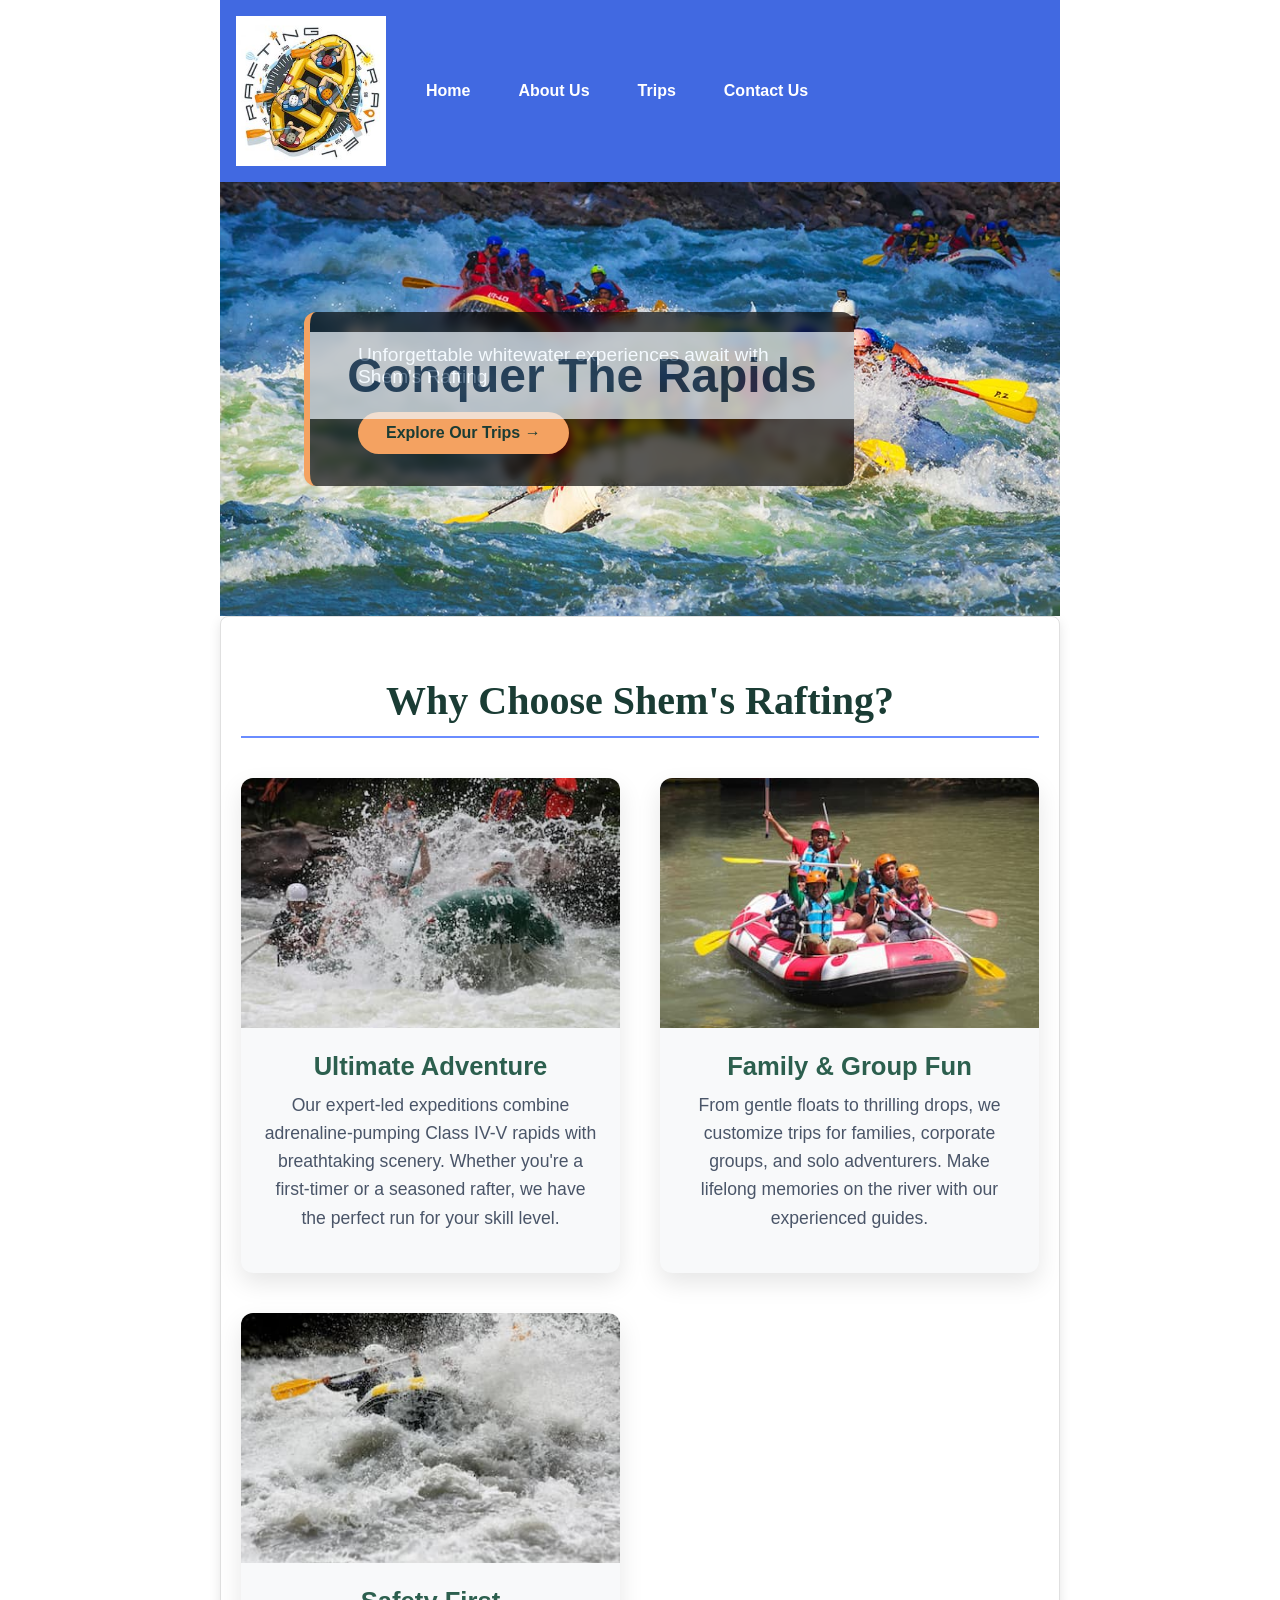
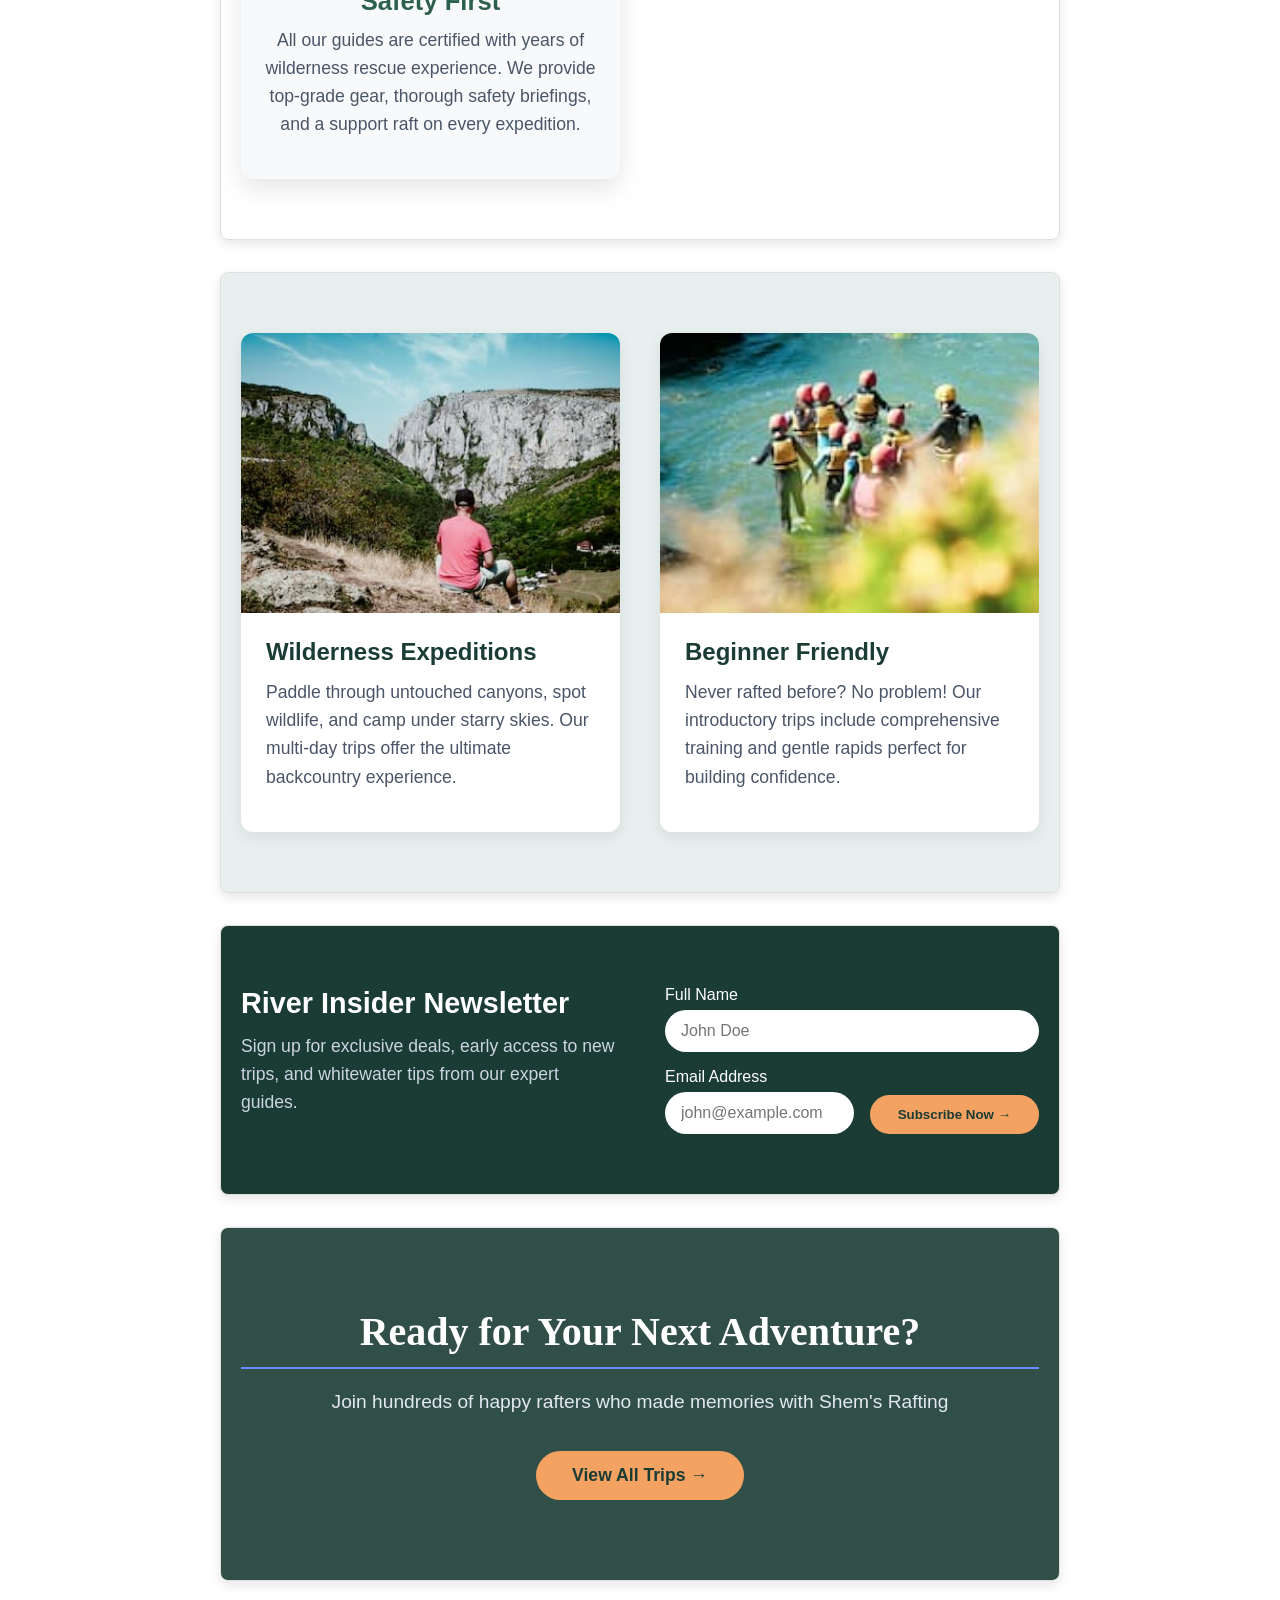
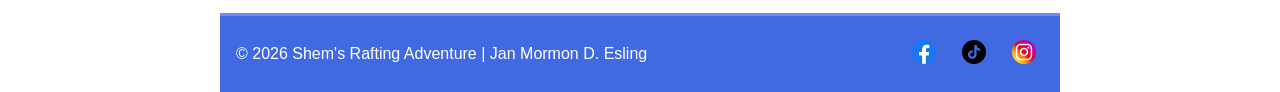
==== wwr/index.html @ ead48185 "commit" ====
<!DOCTYPE html>
<html lang="en">

<head>
    <meta charset="UTF-8">
    <meta name="viewport" content="width=device-width, initial-scale=1.0">
    <title>Home | Shem's Rafting Adventure</title>
    <meta name="description"
      content="Experience the best white water rafting adventures with Shem's Rafting. Book your trip, sign up for newsletters, and explore our thrilling river expeditions.">
    <meta name="author" content="Jan Mormon D. Esling">
    <link rel="stylesheet" href="styles/rafting.css">
</head>

<body>
    <header class="grid-header">
        <img src="images/z-raftingcompas.jpg" alt="Rafting site logo">
        <nav>
            <ul>
                <li><a href="index.html">Home</a></li>
                <li><a href="about.html">About Us</a></li>
                <li><a href="trips.html">Trips</a></li>
                <li><a href="contact.html">Contact Us</a></li>
            </ul>
        </nav>
    </header>

    <main>
        <div class="hero home-hero">
            <img src="images/rafting12_1024.jpg" alt="White water rafting adventure">
            <div class="hero-heading absolute-heading">
                <h1>Conquer The Rapids</h1>
                <p>Unforgettable whitewater experiences await with Shem's Rafting</p>
                <a href="trips.html" class="cta-button">Explore Our Trips →</a>
            </div>
        </div>

        <section class="purpose-section">
            <h2>Why Choose Shem's Rafting?</h2>
            <div class="purpose-grid">
                <div class="purpose-card">
                    <img src="images/rafting1.jpg" alt="Intense class V rapids adventure">
                    <h3>Ultimate Adventure</h3>
                    <p>Our expert-led expeditions combine adrenaline-pumping Class IV-V rapids with
                        breathtaking scenery. Whether you're a first-timer or a seasoned rafter, we
                        have the perfect run for your skill level.</p>
                </div>
                <div class="purpose-card">
                    <img src="images/rafting2.jpg" alt="Family friendly scenic section">
                    <h3>Family & Group Fun</h3>
                    <p>From gentle floats to thrilling drops, we customize trips for families,
                        corporate groups, and solo adventurers. Make lifelong memories on the river
                        with our experienced guides.</p>
                </div>
                <div class="purpose-card">
                    <img src="images/rafting3.jpg" alt="Exciting rapids with splashing">
                    <h3>Safety First</h3>
                    <p>All our guides are certified with years of wilderness rescue experience. We
                        provide top-grade gear, thorough safety briefings, and a support raft on
                        every expedition.</p>
                </div>
            </div>
        </section>

        <section class="features-section">
            <div class="features-grid">
                <div class="feature-item">
                    <img src="images/rafting4.jpg" alt="Wilderness journey expedition">
                    <div class="feature-text">
                        <h3>Wilderness Expeditions</h3>
                        <p>Paddle through untouched canyons, spot wildlife, and camp under starry
                            skies. Our multi-day trips offer the ultimate backcountry experience.
                        </p>
                    </div>
                </div>
                <div class="feature-item">
                    <img src="images/rafting5.jpg" alt="Perfect for beginners and kids">
                    <div class="feature-text">
                        <h3>Beginner Friendly</h3>
                        <p>Never rafted before? No problem! Our introductory trips include
                            comprehensive training and gentle rapids perfect for building
                            confidence.</p>
                    </div>
                </div>
            </div>
        </section>

        <section class="newsletter-section">
            <div class="newsletter-container">
                <div class="newsletter-text">
                    <h3>River Insider Newsletter</h3>
                    <p>Sign up for exclusive deals, early access to new trips, and whitewater tips
                        from our expert guides.</p>
                </div>
                <form class="newsletter-form" action="#" method="post">
                    <div class="form-group">
                        <label for="name">Full Name</label>
                        <input type="text" id="name" name="name" placeholder="John Doe" required>
                    </div>
                    <div class="form-group">
                        <label for="email">Email Address</label>
                        <input type="email" id="email" name="email" placeholder="john@example.com"
                          required>
                    </div>
                    <button type="submit" class="subscribe-btn">Subscribe Now →</button>
                </form>
            </div>
        </section>


        <section class="home-cta">
            <div class="cta-content">
                <h2>Ready for Your Next Adventure?</h2>
                <p>Join hundreds of happy rafters who made memories with Shem's Rafting</p>
                <a href="trips.html" class="cta-button-large">View All Trips →</a>
            </div>
        </section>
    </main>

    <footer>
        <p>&copy; 2026 Shem's Rafting Adventure | Jan Mormon D. Esling</p>
        <nav class="socialmedia">
            <a href="https://facebook.com">
                <img src="images/facebook.svg" alt="Facebook Icon">
            </a>
            <a href="https://tiktok.com">
                <img src="images/tictok-bw.svg" alt="TikTok Icon">
            </a>
            <a href="https://instagram.com">
                <img src="images/instagram.svg" alt="Instagram Icon">
            </a>
        </nav>
    </footer>
</body>

</html>
---- wwr/styles/rafting.css ----
:root {
    --primary-color: #4169E1;
    --secondary-color: #6A8CFF;
    --accent1-color: #F0F8FF;
    --accent2-color: #FFFFFF;
    --heading-font: 'Times New Roman', Georgia, serif;
    --body-font: Arial, Helvetica, sans-serif;
}

* {
    margin: 0;
    padding: 0;
    box-sizing: border-box;
}

body {
    font-family: var(--body-font);
    color: #1a3e60;
}

/* Layout containers */
header,
main,
footer {
    width: 840px;
    margin: 0 auto;
}

header {
    background-color: var(--primary-color);
    color: var(--accent2-color);
    padding: 1rem;
    display: grid;
    grid-template-columns: auto 1fr;
    align-items: center;
    gap: 2rem;
}

header img {
    max-width: 150px;
}

/* Navigation */
nav ul {
    display: flex;
    list-style: none;
    gap: 2rem;
    margin: 0;
    padding: 0;
}

nav a {
    color: var(--accent2-color);
    text-decoration: none;
    font-weight: bold;
    padding: 0.5rem;
    transition: all 0.3s ease;
}

nav a:hover {
    background-color: var(--secondary-color);
    color: var(--primary-color);
    border-radius: 4px;
}

/* Typography */
h1,
h2 {
    font-family: var(--heading-font);
    color: var(--primary-color);
}

p {
    margin-bottom: 1rem;
}

/* Social Media */
.socialmedia {
    display: flex;
    gap: 10px;
    align-items: center;
}

.socialmedia a {
    text-decoration: none;
}

.socialmedia img {
    width: 24px;
    height: 24px;
}

/* Hero Section */
.hero {
    position: relative;
}

.hero img {
    display: block;
    width: 100%;
    height: auto;
}

.hero h1 {
    position: absolute;
    top: 20px;
    left: 0;
    width: 100%;
    padding: 16px;
    text-align: center;
    opacity: 0.7;
    background-color: var(--accent1-color);
    color: #1a3e60;
    font-size: 2rem;
}

.hero article {
    position: absolute;
    bottom: 40px;
    left: 40px;
    right: 40px;
    background-color: rgba(255, 255, 255, 0.9);
    padding: 25px;
    border-radius: 10px;
    box-shadow: 0 4px 15px rgba(0, 0, 0, 0.2);
    border-left: 5px solid var(--secondary-color);
}

.hero article img {
    float: right;
    width: 125px;
    margin-left: 20px;
    margin-bottom: 10px;
    border: 3px solid var(--primary-color);
    border-radius: 8px;
}

.hero article p {
    margin: 0;
    color: #1a3e60;
    line-height: 1.6;
}

/* Card styles - one rule for all card-like sections */
section,
.history-section,
.adventure-section,
.company-info,
.contact-form,
.employee-profiles {
    background-color: white;
    border: 1px solid #e0e0e0;
    border-radius: 8px;
    padding: 2rem;
    margin: 2rem 0;
    box-shadow: 0 4px 12px rgba(0, 0, 0, 0.1);
}

/* Heading styles - one rule for all h2 inside cards */
section h2,
.history-section h2,
.adventure-section h2,
.company-info h2,
.contact-form h2,
.employee-profiles h2 {
    color: var(--primary-color);
    margin-top: 0;
    margin-bottom: 1.5rem;
    font-size: 2rem;
    border-bottom: 2px solid var(--secondary-color);
    padding-bottom: 0.75rem;
    font-family: var(--heading-font);
}

/* Paragraph styles inside cards */
section p,
.history-content p {
    color: #333;
    line-height: 1.8;
    font-size: 1.1rem;
}

.history-content {
    display: flex;
    flex-direction: column;
    gap: 1rem;
}

.history-content p {
    margin: 0;
}

/* Adventure Grid */
.adventure-grid {
    display: grid;
    grid-template-columns: repeat(5, 1fr);
    gap: 1.5rem;
    margin-top: 1rem;
}

.adventure-grid figure {
    margin: 0;
    text-align: center;
}

.adventure-grid img {
    width: 100%;
    height: 180px;
    object-fit: cover;
    border-radius: 8px;
    transition: transform 0.3s ease;
}

.adventure-grid img:hover {
    transform: scale(1.05);
}

.adventure-grid figcaption {
    margin-top: 0.75rem;
    font-weight: bold;
    color: var(--primary-color);
    font-size: 0.9rem;
}

/* Contact Page Layout */
.contact-container {
    display: grid;
    grid-template-columns: 1fr 1fr;
    gap: 2rem;
    margin: 2rem 0;
}

.contact-h1 {
    position: absolute;
    width: 1px;
    height: 1px;
    padding: 0;
    margin: -1px;
    overflow: hidden;
    clip: rect(0, 0, 0, 0);
    border: 0;
}

/* Company Details */
.company-details h3 {
    color: var(--primary-color);
    font-family: var(--heading-font);
    margin-bottom: 1rem;
    font-size: 1.3rem;
}

.company-details address {
    font-style: normal;
    line-height: 1.8;
    margin-bottom: 1.5rem;
    color: #333;
}

.company-details address a {
    color: var(--primary-color);
    text-decoration: none;
}

.company-details address a:hover {
    text-decoration: underline;
}

/* Google Map */
.map-container {
    margin-top: 1.5rem;
    border-radius: 8px;
    overflow: hidden;
    box-shadow: 0 2px 8px rgba(0, 0, 0, 0.1);
}

.map-container iframe {
    width: 100%;
    height: 300px;
    display: block;
    border: 0;
}

/* Form Styles - Consolidated */
.contact-form form {
    display: flex;
    flex-direction: column;
    gap: 1.25rem;
}

.contact-form label {
    font-weight: bold;
    color: var(--primary-color);
    margin-bottom: 0.25rem;
}

.contact-form input[type="text"],
.contact-form input[type="email"],
.contact-form textarea {
    width: 100%;
    padding: 0.75rem;
    border: 1px solid #ccc;
    border-radius: 6px;
    font-family: var(--body-font);
    font-size: 1rem;
}

.contact-form input[type="text"]:focus,
.contact-form input[type="email"]:focus,
.contact-form textarea:focus {
    outline: none;
    border-color: var(--primary-color);
    box-shadow: 0 0 0 3px rgba(65, 105, 225, 0.2);
}

/* Form field groups */
.purpose-group {
    border: 1px solid #e0e0e0;
    border-radius: 8px;
    padding: 1rem;
    margin: 0.5rem 0;
}

.purpose-group legend {
    padding: 0 0.5rem;
    font-weight: bold;
    color: var(--primary-color);
    font-family: var(--heading-font);
}

/* Radio and Checkbox */
.radio-label,
.checkbox-label {
    display: inline-flex;
    align-items: center;
    gap: 0.5rem;
    font-weight: normal;
    cursor: pointer;
}

.radio-label {
    margin-right: 1.5rem;
}

.checkbox-label {
    margin: 0.5rem 0;
}

.radio-label input[type="radio"],
.checkbox-label input[type="checkbox"] {
    width: auto;
    cursor: pointer;
}

/* Submit Button */
.submit-btn {
    background-color: var(--primary-color);
    color: white;
    border: none;
    padding: 0.9rem 1.5rem;
    font-size: 1.1rem;
    font-weight: bold;
    border-radius: 50px;
    cursor: pointer;
    text-transform: uppercase;
    letter-spacing: 1px;
    transition: all 0.3s ease;
}

.submit-btn:hover {
    background-color: var(--secondary-color);
    transform: translateY(-2px);
}

/* Employee Profiles Grid */
.profiles-grid {
    display: grid;
    grid-template-columns: repeat(3, 1fr);
    gap: 2rem;
    margin-top: 1rem;
}

.profiles-grid figure {
    margin: 0;
    text-align: center;
    background-color: var(--accent1-color);
    border-radius: 12px;
    padding: 1rem;
    transition: transform 0.3s ease, box-shadow 0.3s ease;
}

.profiles-grid figure:hover {
    transform: translateY(-5px);
    box-shadow: 0 8px 20px rgba(0, 0, 0, 0.15);
}

.profiles-grid img {
    width: 100%;
    height: 250px;
    object-fit: cover;
    border-radius: 12px;
    background-color: #f0f0f0;
}

.profiles-grid figcaption {
    margin-top: 1rem;
    font-size: 1rem;
    color: #333;
    line-height: 1.4;
}

.profiles-grid figcaption strong {
    color: var(--primary-color);
    font-size: 1.1rem;
}

/* Footer */
footer {
    display: flex;
    justify-content: space-between;
    align-items: center;
    padding: 1rem;
    background-color: var(--primary-color);
    color: var(--accent2-color);
    margin-top: 2rem;
    border-top: 3px solid var(--secondary-color);
}

footer p {
    margin: 0;
    color: var(--accent2-color);
}

/* RESPONSIVE DESIGN */

/* Tablet and smaller */
@media (max-width: 880px) {

    header,
    main,
    footer {
        width: 95%;
    }
}

/* Mobile landscape and tablet */
@media (max-width: 768px) {
    header {
        grid-template-columns: 1fr;
        text-align: center;
        gap: 1rem;
    }

    nav ul {
        justify-content: center;
        flex-wrap: wrap;
    }

    .contact-container,
    .adventure-grid,
    .profiles-grid {
        grid-template-columns: 1fr;
    }

    .adventure-grid {
        gap: 2rem;
    }

    .profiles-grid {
        gap: 1.5rem;
    }

    .adventure-grid img,
    .profiles-grid img {
        height: auto;
        max-height: 250px;
    }

    /* Hero article */
    .hero article {
        position: relative;
        bottom: auto;
        left: auto;
        right: auto;
        margin-top: 1rem;
    }

    /* Map height adjustment */
    .map-container iframe {
        height: 250px;
    }

    /* Radio buttons stack */
    .radio-label {
        display: flex;
        margin-bottom: 0.5rem;
        margin-right: 0;
    }

    /* Footer stacks */
    footer {
        flex-direction: column;
        gap: 1rem;
        text-align: center;
    }
}

/* Mobile portrait */
@media (max-width: 480px) {

    .company-info,
    .contact-form,
    .employee-profiles,
    .history-section,
    .adventure-section,
    section {
        padding: 1.25rem;
    }

    .company-info h2,
    .contact-form h2,
    .employee-profiles h2,
    .history-section h2,
    .adventure-section h2,
    section h2 {
        font-size: 1.5rem;
    }

    .submit-btn {
        width: 100%;
        padding: 0.75rem;
    }
}

/* ========== HOME PAGE SPECIFIC STYLES ========== */

/* Hero with absolute positioned heading */
.home-hero {
    position: relative;
}

.absolute-heading {
    position: absolute;
    top: 50%;
    left: 10%;
    transform: translateY(-50%);
    background: rgba(0, 0, 0, 0.65);
    backdrop-filter: blur(5px);
    padding: 2rem 3rem;
    border-radius: 12px;
    border-left: 6px solid #f4a261;
    max-width: 550px;
    color: white;
    z-index: 10;
}

.absolute-heading h1 {
    font-size: 3rem;
    margin-bottom: 1rem;
    font-family: 'Montserrat', sans-serif;
}

.absolute-heading p {
    font-size: 1.2rem;
    margin-bottom: 1.5rem;
}

.cta-button {
    display: inline-block;
    background: #f4a261;
    color: #1a3c34;
    padding: 12px 28px;
    border-radius: 40px;
    text-decoration: none;
    font-weight: 700;
    transition: all 0.3s ease;
}

.cta-button:hover {
    background: #e76f51;
    transform: translateY(-3px);
}

/* Purpose Section with CSS Grid */
.purpose-section {
    padding: 60px 20px;
    max-width: 1200px;
    margin: 0 auto;
    text-align: center;
}

.purpose-section h2 {
    font-size: 2.5rem;
    color: #1a3c34;
    margin-bottom: 40px;
}

.purpose-grid {
    display: grid;
    grid-template-columns: repeat(auto-fit, minmax(300px, 1fr));
    gap: 40px;
    margin-top: 20px;
}

.purpose-card {
    background: #f8f9fa;
    border-radius: 12px;
    overflow: hidden;
    box-shadow: 0 10px 25px rgba(0, 0, 0, 0.1);
    transition: transform 0.3s ease;
}

.purpose-card:hover {
    transform: translateY(-8px);
}

.purpose-card img {
    width: 100%;
    height: 250px;
    object-fit: cover;
}

.purpose-card h3 {
    font-size: 1.6rem;
    margin: 20px 20px 10px;
    color: #2c5f4e;
}

.purpose-card p {
    padding: 0 20px 25px;
    line-height: 1.6;
    color: #4a5568;
}

/* Features Section - Two Column Grid */
.features-section {
    background: #e8f0ef;
    padding: 60px 20px;
}

.features-grid {
    max-width: 1200px;
    margin: 0 auto;
    display: grid;
    grid-template-columns: repeat(2, 1fr);
    gap: 40px;
}

.feature-item {
    background: white;
    border-radius: 12px;
    overflow: hidden;
    box-shadow: 0 5px 15px rgba(0, 0, 0, 0.08);
    display: flex;
    flex-direction: column;
}

.feature-item img {
    width: 100%;
    height: 280px;
    object-fit: cover;
}

.feature-text {
    padding: 25px;
}

.feature-text h3 {
    font-size: 1.5rem;
    margin-bottom: 12px;
    color: #1a3c34;
}

.feature-text p {
    line-height: 1.6;
    color: #4a5568;
}

/* Newsletter Section */
.newsletter-section {
    background: #1a3c34;
    padding: 60px 20px;
}

.newsletter-container {
    max-width: 1000px;
    margin: 0 auto;
    display: grid;
    grid-template-columns: 1fr 1fr;
    gap: 50px;
    align-items: center;
}

.newsletter-text h3 {
    color: white;
    font-size: 1.8rem;
    margin-bottom: 12px;
}

.newsletter-text p {
    color: #cbd5e0;
    line-height: 1.6;
}

.newsletter-form {
    display: flex;
    flex-wrap: wrap;
    gap: 16px;
}

.form-group {
    flex: 1;
    min-width: 180px;
}

.form-group label {
    display: block;
    color: white;
    margin-bottom: 6px;
    font-weight: 500;
}

.form-group input {
    width: 100%;
    padding: 12px 16px;
    border: none;
    border-radius: 30px;
    font-size: 1rem;
    font-family: inherit;
}

.subscribe-btn {
    background: #f4a261;
    color: #1a3c34;
    padding: 12px 28px;
    border: none;
    border-radius: 40px;
    font-weight: 700;
    cursor: pointer;
    transition: all 0.3s ease;
    align-self: flex-end;
}

.subscribe-btn:hover {
    background: #e76f51;
    transform: translateY(-2px);
}

/* Home CTA Section */
.home-cta {
    background: linear-gradient(rgba(26, 60, 52, 0.9), rgba(26, 60, 52, 0.9)), url('images/rafting12_1024.jpg');
    background-size: cover;
    background-position: center;
    padding: 80px 20px;
    text-align: center;
}

.cta-content h2 {
    font-size: 2.5rem;
    color: white;
    margin-bottom: 16px;
}

.cta-content p {
    font-size: 1.2rem;
    color: #e2e8f0;
    margin-bottom: 32px;
}

.cta-button-large {
    display: inline-block;
    background: #f4a261;
    color: #1a3c34;
    padding: 14px 36px;
    border-radius: 50px;
    text-decoration: none;
    font-weight: 700;
    font-size: 1.1rem;
    transition: all 0.3s ease;
}

.cta-button-large:hover {
    background: white;
    transform: scale(1.05);
}

/* Responsive Design */
@media (max-width: 768px) {
    .absolute-heading {
        left: 5%;
        right: 5%;
        padding: 1.5rem;
    }

    .absolute-heading h1 {
        font-size: 2rem;
    }

    .features-grid {
        grid-template-columns: 1fr;
    }

    .newsletter-container {
        grid-template-columns: 1fr;
        text-align: center;
    }

    .newsletter-form {
        justify-content: center;
    }

    .form-group {
        width: 100%;
    }

    .subscribe-btn {
        width: 100%;
    }

    .purpose-grid {
        grid-template-columns: 1fr;
    }
}
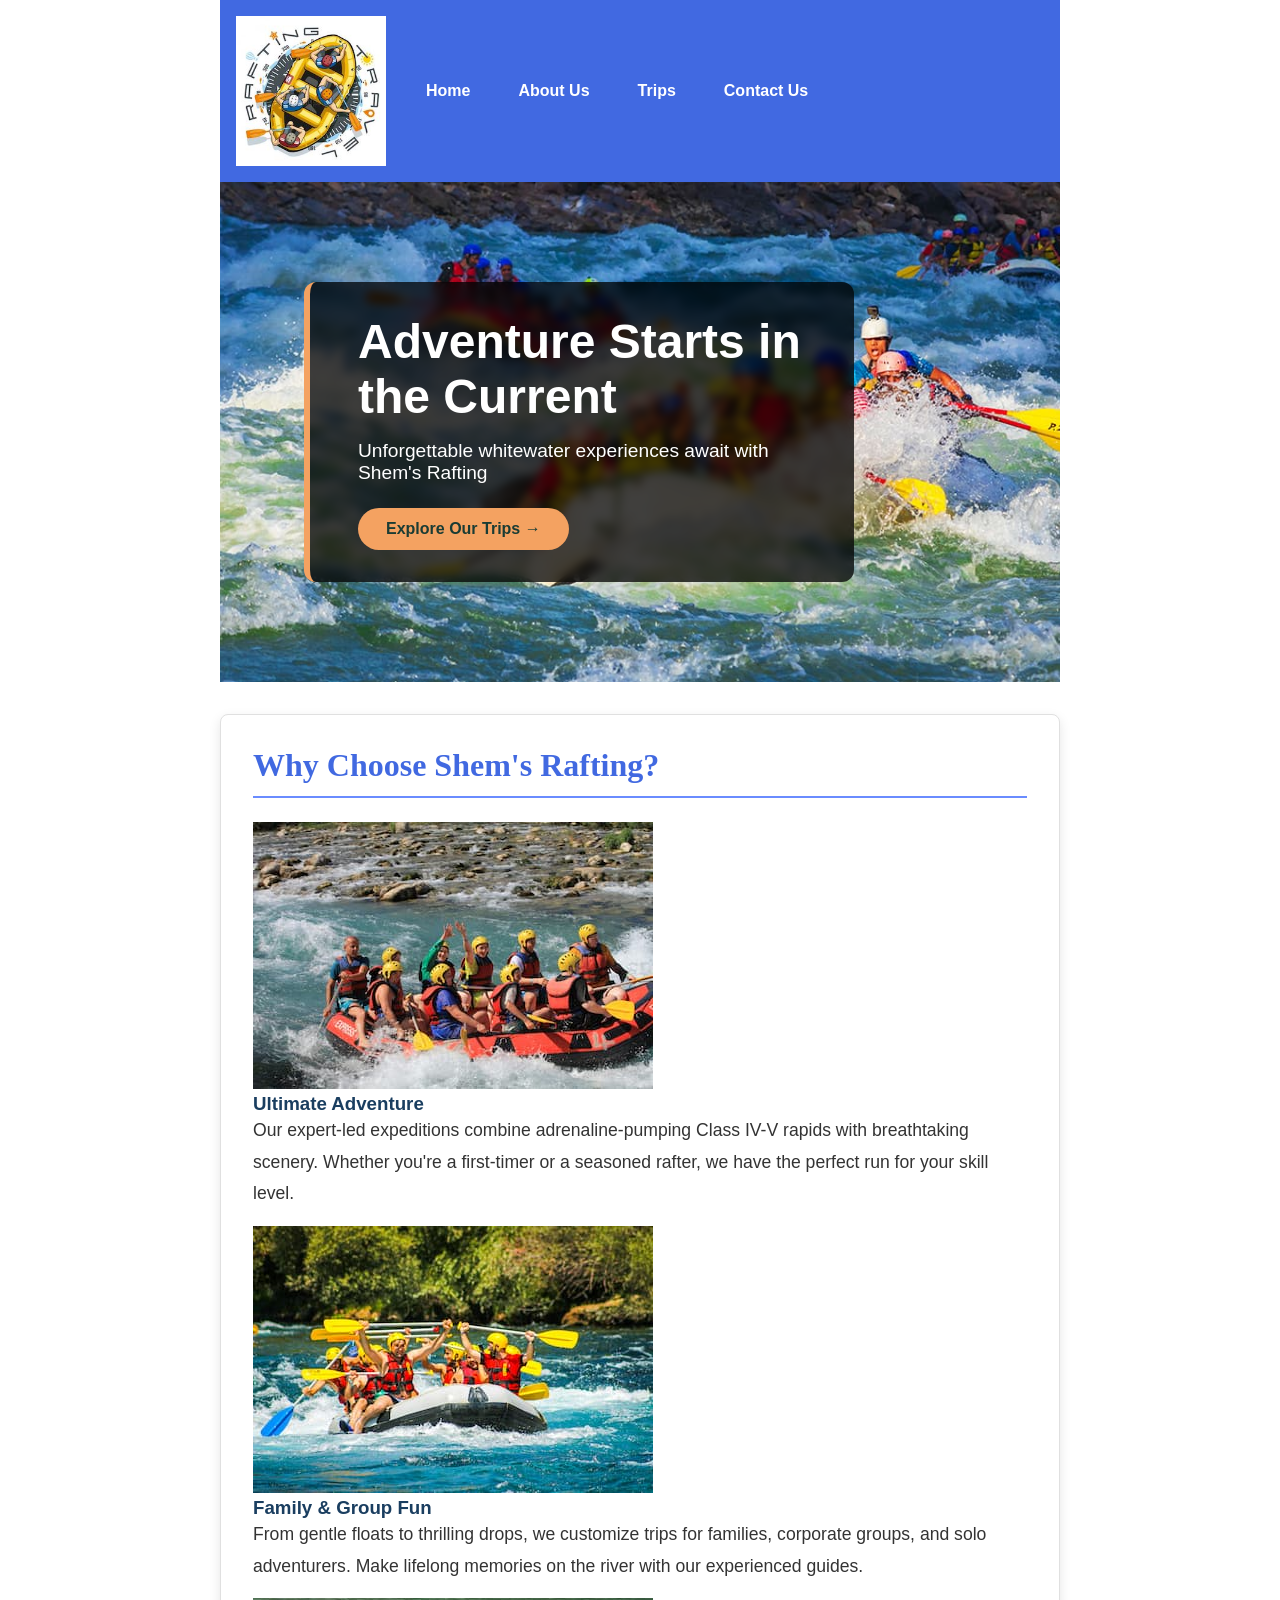
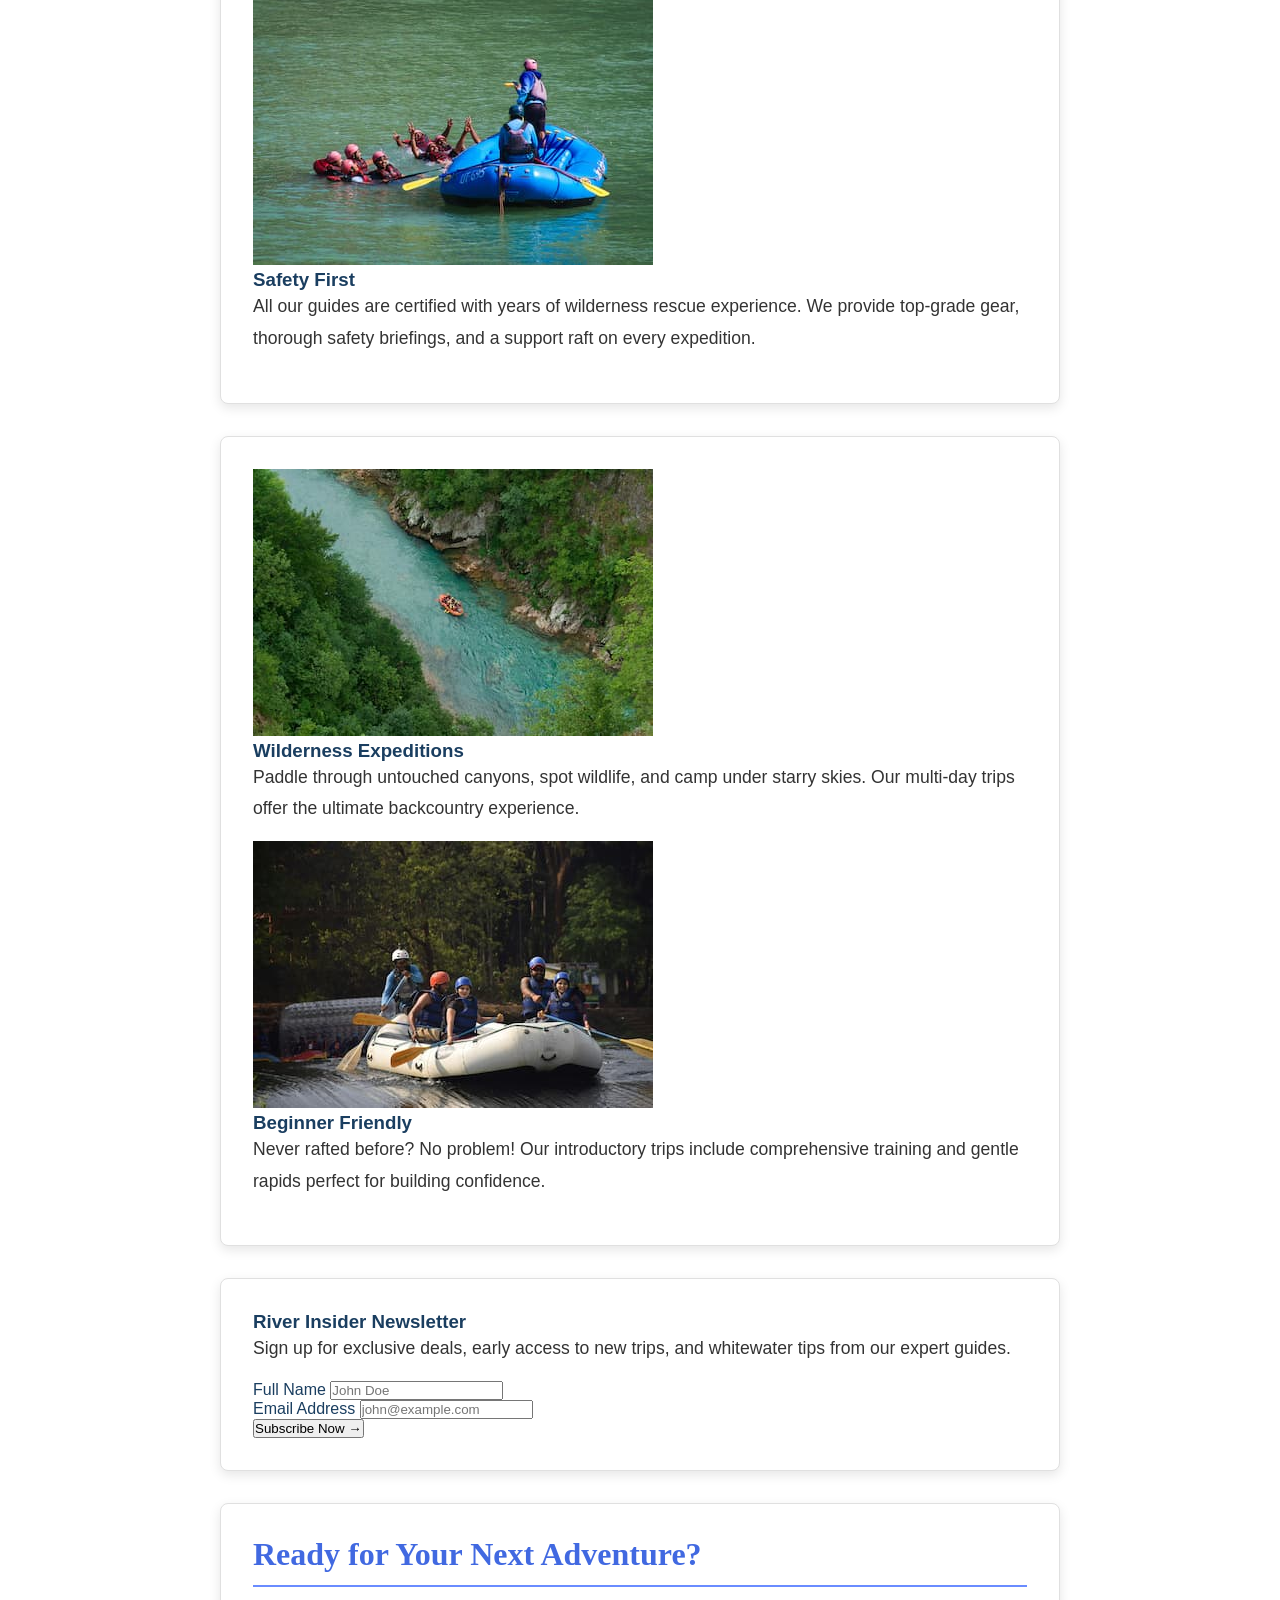
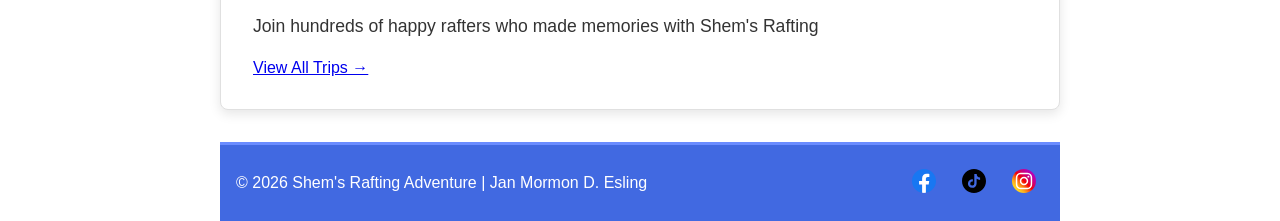
==== commit aa0301c2: "commit" ====
--- a/wwr/index.html
+++ b/wwr/index.html
@@ -27,8 +27,8 @@
     <main>
         <div class="hero home-hero">
             <img src="images/rafting12_1024.jpg" alt="White water rafting adventure">
-            <div class="hero-heading absolute-heading">
-                <h1>Conquer The Rapids</h1>
+            <div class="absolute-heading">
+                <h1>Adventure Starts in the Current</h1>
                 <p>Unforgettable whitewater experiences await with Shem's Rafting</p>
                 <a href="trips.html" class="cta-button">Explore Our Trips →</a>
             </div>
@@ -38,21 +38,21 @@
             <h2>Why Choose Shem's Rafting?</h2>
             <div class="purpose-grid">
                 <div class="purpose-card">
-                    <img src="images/rafting1.jpg" alt="Intense class V rapids adventure">
+                    <img src="images/adventure1.jpg" alt="Intense class V rapids adventure">
                     <h3>Ultimate Adventure</h3>
                     <p>Our expert-led expeditions combine adrenaline-pumping Class IV-V rapids with
                         breathtaking scenery. Whether you're a first-timer or a seasoned rafter, we
                         have the perfect run for your skill level.</p>
                 </div>
                 <div class="purpose-card">
-                    <img src="images/rafting2.jpg" alt="Family friendly scenic section">
+                    <img src="images/adventure2.jpg" alt="Family friendly scenic section">
                     <h3>Family & Group Fun</h3>
                     <p>From gentle floats to thrilling drops, we customize trips for families,
                         corporate groups, and solo adventurers. Make lifelong memories on the river
                         with our experienced guides.</p>
                 </div>
                 <div class="purpose-card">
-                    <img src="images/rafting3.jpg" alt="Exciting rapids with splashing">
+                    <img src="images/safety.jpg" alt="Exciting rapids with splashing">
                     <h3>Safety First</h3>
                     <p>All our guides are certified with years of wilderness rescue experience. We
                         provide top-grade gear, thorough safety briefings, and a support raft on
@@ -64,7 +64,7 @@
         <section class="features-section">
             <div class="features-grid">
                 <div class="feature-item">
-                    <img src="images/rafting4.jpg" alt="Wilderness journey expedition">
+                    <img src="images/wilderness.jpg" alt="Wilderness journey expedition">
                     <div class="feature-text">
                         <h3>Wilderness Expeditions</h3>
                         <p>Paddle through untouched canyons, spot wildlife, and camp under starry
@@ -73,7 +73,7 @@
                     </div>
                 </div>
                 <div class="feature-item">
-                    <img src="images/rafting5.jpg" alt="Perfect for beginners and kids">
+                    <img src="images/beginner.jpg" alt="Perfect for beginners and kids">
                     <div class="feature-text">
                         <h3>Beginner Friendly</h3>
                         <p>Never rafted before? No problem! Our introductory trips include
--- a/wwr/styles/rafting.css
+++ b/wwr/styles/rafting.css
@@ -5,6 +5,9 @@
     --accent2-color: #FFFFFF;
     --heading-font: 'Times New Roman', Georgia, serif;
     --body-font: Arial, Helvetica, sans-serif;
+    --dark-text: #1a3e60;
+    --card-shadow: 0 4px 12px rgba(0, 0, 0, 0.1);
+    --hover-shadow: 0 8px 20px rgba(0, 0, 0, 0.15);
 }
 
 * {
@@ -15,7 +18,7 @@
 
 body {
     font-family: var(--body-font);
-    color: #1a3e60;
+    color: var(--dark-text);
 }
 
 /* Layout containers */
@@ -90,15 +93,26 @@
     height: 24px;
 }
 
-/* Hero Section */
-.hero {
+/* Hero Section - Combined hero and home-hero */
+.hero,
+.home-hero {
     position: relative;
 }
 
-.hero img {
+.hero img,
+.home-hero img {
     display: block;
     width: 100%;
     height: auto;
+}
+
+.home-hero {
+    min-height: 500px;
+}
+
+.home-hero img {
+    min-height: 500px;
+    object-fit: cover;
 }
 
 .hero h1 {
@@ -110,7 +124,7 @@
     text-align: center;
     opacity: 0.7;
     background-color: var(--accent1-color);
-    color: #1a3e60;
+    color: var(--dark-text);
     font-size: 2rem;
 }
 
@@ -122,7 +136,7 @@
     background-color: rgba(255, 255, 255, 0.9);
     padding: 25px;
     border-radius: 10px;
-    box-shadow: 0 4px 15px rgba(0, 0, 0, 0.2);
+    box-shadow: var(--card-shadow);
     border-left: 5px solid var(--secondary-color);
 }
 
@@ -137,32 +151,121 @@
 
 .hero article p {
     margin: 0;
-    color: #1a3e60;
+    color: var(--dark-text);
     line-height: 1.6;
 }
 
-/* Card styles - one rule for all card-like sections */
+/* Home Hero Override */
+.home-hero .absolute-heading {
+    position: absolute;
+    top: 50%;
+    left: 10%;
+    transform: translateY(-50%);
+    background: rgba(0, 0, 0, 0.75);
+    backdrop-filter: blur(5px);
+    padding: 2rem 3rem;
+    border-radius: 12px;
+    border-left: 6px solid #f4a261;
+    max-width: 550px;
+    z-index: 10;
+}
+
+.home-hero .absolute-heading h1 {
+    position: static;
+    opacity: 1;
+    background: transparent;
+    color: white;
+    font-size: 3rem;
+    margin-bottom: 1rem;
+    padding: 0;
+    text-align: left;
+    width: auto;
+    font-family: 'Montserrat', sans-serif;
+}
+
+.home-hero .absolute-heading p {
+    color: white;
+    font-size: 1.2rem;
+    margin-bottom: 1.5rem;
+    background: transparent;
+    position: static;
+    opacity: 1;
+    padding: 0;
+}
+
+/* CTA Button - Combined */
+.home-hero .cta-button,
+.contact-cta-button,
+.bottom-cta-button {
+    display: inline-block;
+    background: #f4a261;
+    color: #1a3c34;
+    padding: 12px 28px;
+    border-radius: 40px;
+    text-decoration: none;
+    font-weight: 700;
+    transition: all 0.3s ease;
+}
+
+.contact-cta-button,
+.bottom-cta-button {
+    padding: 14px 32px;
+    font-size: 1.1rem;
+}
+
+.bottom-cta-button {
+    padding: 16px 40px;
+    font-size: 1.2rem;
+    border-radius: 50px;
+}
+
+.home-hero .cta-button:hover,
+.contact-cta-button:hover,
+.bottom-cta-button:hover {
+    background: #e76f51;
+    transform: translateY(-3px);
+}
+
+.bottom-cta-button:hover {
+    background: white;
+    transform: scale(1.05);
+}
+
+/* Card Styles - Combined */
 section,
 .history-section,
 .adventure-section,
 .company-info,
 .contact-form,
-.employee-profiles {
+.employee-profiles,
+.trip-card {
     background-color: white;
     border: 1px solid #e0e0e0;
     border-radius: 8px;
     padding: 2rem;
     margin: 2rem 0;
-    box-shadow: 0 4px 12px rgba(0, 0, 0, 0.1);
-}
-
-/* Heading styles - one rule for all h2 inside cards */
+    box-shadow: var(--card-shadow);
+}
+
+.trip-card {
+    overflow: hidden;
+    transition: transform 0.3s ease, box-shadow 0.3s ease;
+}
+
+.trip-card:hover {
+    transform: translateY(-8px);
+    box-shadow: 0 20px 40px rgba(0, 0, 0, 0.15);
+}
+
+/* Card Headings - Combined */
 section h2,
 .history-section h2,
 .adventure-section h2,
 .company-info h2,
 .contact-form h2,
-.employee-profiles h2 {
+.employee-profiles h2,
+.featured-trips-section h2,
+.trips-table-section h2 {
     color: var(--primary-color);
     margin-top: 0;
     margin-bottom: 1.5rem;
@@ -172,9 +275,17 @@
     font-family: var(--heading-font);
 }
 
-/* Paragraph styles inside cards */
+.featured-trips-section h2,
+.trips-table-section h2 {
+    text-align: center;
+    color: #1a3c34;
+    margin-bottom: 48px;
+}
+
+/* Card Paragraphs */
 section p,
-.history-content p {
+.history-content p,
+.trip-card-content p {
     color: #333;
     line-height: 1.8;
     font-size: 1.1rem;
@@ -270,7 +381,7 @@
     margin-top: 1.5rem;
     border-radius: 8px;
     overflow: hidden;
-    box-shadow: 0 2px 8px rgba(0, 0, 0, 0.1);
+    box-shadow: var(--card-shadow);
 }
 
 .map-container iframe {
@@ -280,7 +391,7 @@
     border: 0;
 }
 
-/* Form Styles - Consolidated */
+/* Form Styles */
 .contact-form form {
     display: flex;
     flex-direction: column;
@@ -312,7 +423,6 @@
     box-shadow: 0 0 0 3px rgba(65, 105, 225, 0.2);
 }
 
-/* Form field groups */
 .purpose-group {
     border: 1px solid #e0e0e0;
     border-radius: 8px;
@@ -327,7 +437,6 @@
     font-family: var(--heading-font);
 }
 
-/* Radio and Checkbox */
 .radio-label,
 .checkbox-label {
     display: inline-flex;
@@ -345,8 +454,8 @@
     margin: 0.5rem 0;
 }
 
-.radio-label input[type="radio"],
-.checkbox-label input[type="checkbox"] {
+.radio-label input,
+.checkbox-label input {
     width: auto;
     cursor: pointer;
 }
@@ -390,7 +499,7 @@
 
 .profiles-grid figure:hover {
     transform: translateY(-5px);
-    box-shadow: 0 8px 20px rgba(0, 0, 0, 0.15);
+    box-shadow: var(--hover-shadow);
 }
 
 .profiles-grid img {
@@ -430,6 +539,212 @@
     color: var(--accent2-color);
 }
 
+/* TRIPS PAGE SPECIFIC */
+.trips-hero {
+    position: relative;
+    text-align: center;
+    color: white;
+}
+
+.trips-hero img {
+    width: 100%;
+    height: 400px;
+    object-fit: cover;
+    display: block;
+}
+
+.trips-hero-text {
+    position: absolute;
+    top: 50%;
+    left: 50%;
+    transform: translate(-50%, -50%);
+    background: rgba(0, 0, 0, 0.6);
+    padding: 2rem 3rem;
+    border-radius: 12px;
+    width: 80%;
+    max-width: 800px;
+}
+
+.trips-hero-text h1 {
+    font-size: 2.8rem;
+    margin-bottom: 1rem;
+}
+
+.trips-hero-text p {
+    font-size: 1.2rem;
+}
+
+/* CTA Sections */
+.contact-cta-section {
+    background: linear-gradient(135deg, #1a3c34, #2c5f4e);
+    padding: 40px 20px;
+    text-align: center;
+}
+
+.contact-cta-content h2,
+.bottom-cta-content h2 {
+    font-size: 2rem;
+    margin-bottom: 16px;
+}
+
+.contact-cta-content p,
+.bottom-cta-content p {
+    font-size: 1.1rem;
+    margin-bottom: 24px;
+}
+
+.contact-cta-content h2,
+.contact-cta-content p {
+    color: white;
+}
+
+.contact-cta-content p {
+    color: #e2e8f0;
+}
+
+.bottom-cta {
+    background: linear-gradient(rgba(26, 60, 52, 0.92), rgba(26, 60, 52, 0.92)), url('images/rafting12_1024.jpg');
+    background-size: cover;
+    background-position: center;
+    padding: 80px 20px;
+    text-align: center;
+}
+
+.bottom-cta-content h2 {
+    font-size: 2.5rem;
+    color: white;
+}
+
+.bottom-cta-content p {
+    font-size: 1.2rem;
+    color: #e2e8f0;
+}
+
+/* Trip Cards Grid */
+.featured-trips-section {
+    padding: 60px 20px;
+    max-width: 1400px;
+    margin: 0 auto;
+}
+
+.trips-grid {
+    display: grid;
+    grid-template-columns: repeat(auto-fit, minmax(380px, 1fr));
+    gap: 40px;
+}
+
+.trip-card-content h3 {
+    font-size: 1.6rem;
+    color: #2c5f4e;
+    margin-bottom: 12px;
+}
+
+.trip-difficulty {
+    display: inline-block;
+    padding: 5px 12px;
+    border-radius: 20px;
+    font-size: 0.85rem;
+    font-weight: 700;
+    margin-bottom: 15px;
+}
+
+.trip-difficulty.easy {
+    background: #d4edda;
+    color: #155724;
+}
+
+.trip-difficulty.intermediate {
+    background: #fff3cd;
+    color: #856404;
+}
+
+.trip-difficulty.expert {
+    background: #f8d7da;
+    color: #721c24;
+}
+
+.trip-details {
+    display: flex;
+    flex-wrap: wrap;
+    gap: 15px;
+    margin-bottom: 15px;
+    font-size: 0.9rem;
+    color: #4a5568;
+}
+
+.trip-details span {
+    display: flex;
+    align-items: center;
+    gap: 5px;
+}
+
+.icon {
+    font-style: normal;
+}
+
+.trip-includes {
+    list-style: none;
+    padding: 0;
+    margin: 15px 0;
+}
+
+.trip-includes li {
+    padding: 5px 0;
+    color: #2c5f4e;
+    font-size: 0.9rem;
+}
+
+.trip-price {
+    font-size: 1.8rem;
+    font-weight: 800;
+    color: #e76f51;
+    margin-top: 15px;
+    padding-top: 15px;
+    border-top: 2px solid #e2e8f0;
+}
+
+/* Trips Table */
+.trips-table-section {
+    background: #e8f0ef;
+    padding: 60px 20px;
+}
+
+.table-container {
+    max-width: 1300px;
+    margin: 0 auto;
+    overflow-x: auto;
+}
+
+.trips-table {
+    width: 100%;
+    border-collapse: collapse;
+    background: white;
+    border-radius: 16px;
+    overflow: hidden;
+    box-shadow: var(--card-shadow);
+}
+
+.trips-table thead tr {
+    background: #1a3c34;
+    color: white;
+}
+
+.trips-table th {
+    padding: 16px;
+    text-align: left;
+    font-weight: 700;
+}
+
+.trips-table td {
+    padding: 14px 16px;
+    border-bottom: 1px solid #e2e8f0;
+    color: #4a5568;
+}
+
+.trips-table tbody tr:hover {
+    background: #f8f9fa;
+}
+
 /* RESPONSIVE DESIGN */
 
 /* Tablet and smaller */
@@ -442,7 +757,7 @@
     }
 }
 
-/* Mobile landscape and tablet */
+/* Tablet */
 @media (max-width: 768px) {
     header {
         grid-template-columns: 1fr;
@@ -475,7 +790,6 @@
         max-height: 250px;
     }
 
-    /* Hero article */
     .hero article {
         position: relative;
         bottom: auto;
@@ -484,23 +798,85 @@
         margin-top: 1rem;
     }
 
-    /* Map height adjustment */
     .map-container iframe {
         height: 250px;
     }
 
-    /* Radio buttons stack */
     .radio-label {
         display: flex;
         margin-bottom: 0.5rem;
         margin-right: 0;
     }
 
-    /* Footer stacks */
     footer {
         flex-direction: column;
         gap: 1rem;
         text-align: center;
+    }
+
+    /* Trips Page Responsive */
+    .trips-hero img {
+        height: 250px;
+    }
+
+    .trips-hero-text h1 {
+        font-size: 1.8rem;
+    }
+
+    .trips-hero-text {
+        width: 90%;
+        padding: 1.5rem;
+    }
+
+    .featured-trips-section h2,
+    .trips-table-section h2 {
+        font-size: 1.8rem;
+    }
+
+    .trips-grid {
+        grid-template-columns: 1fr;
+    }
+
+    .contact-cta-content h2,
+    .bottom-cta-content h2 {
+        font-size: 1.6rem;
+    }
+
+    /* Responsive Table */
+    .trips-table thead {
+        display: none;
+    }
+
+    .trips-table,
+    .trips-table tbody,
+    .trips-table tr,
+    .trips-table td {
+        display: block;
+        width: 100%;
+    }
+
+    .trips-table tr {
+        margin-bottom: 20px;
+        border: 1px solid #e2e8f0;
+        border-radius: 12px;
+        background: white;
+    }
+
+    .trips-table td {
+        text-align: right;
+        padding-left: 50%;
+        position: relative;
+        border-bottom: 1px solid #e2e8f0;
+    }
+
+    .trips-table td::before {
+        content: attr(data-label);
+        position: absolute;
+        left: 16px;
+        width: 45%;
+        text-align: left;
+        font-weight: 700;
+        color: #1a3c34;
     }
 }
 
@@ -529,294 +905,4 @@
         width: 100%;
         padding: 0.75rem;
     }
-}
-
-/* ========== HOME PAGE SPECIFIC STYLES ========== */
-
-/* Hero with absolute positioned heading */
-.home-hero {
-    position: relative;
-}
-
-.absolute-heading {
-    position: absolute;
-    top: 50%;
-    left: 10%;
-    transform: translateY(-50%);
-    background: rgba(0, 0, 0, 0.65);
-    backdrop-filter: blur(5px);
-    padding: 2rem 3rem;
-    border-radius: 12px;
-    border-left: 6px solid #f4a261;
-    max-width: 550px;
-    color: white;
-    z-index: 10;
-}
-
-.absolute-heading h1 {
-    font-size: 3rem;
-    margin-bottom: 1rem;
-    font-family: 'Montserrat', sans-serif;
-}
-
-.absolute-heading p {
-    font-size: 1.2rem;
-    margin-bottom: 1.5rem;
-}
-
-.cta-button {
-    display: inline-block;
-    background: #f4a261;
-    color: #1a3c34;
-    padding: 12px 28px;
-    border-radius: 40px;
-    text-decoration: none;
-    font-weight: 700;
-    transition: all 0.3s ease;
-}
-
-.cta-button:hover {
-    background: #e76f51;
-    transform: translateY(-3px);
-}
-
-/* Purpose Section with CSS Grid */
-.purpose-section {
-    padding: 60px 20px;
-    max-width: 1200px;
-    margin: 0 auto;
-    text-align: center;
-}
-
-.purpose-section h2 {
-    font-size: 2.5rem;
-    color: #1a3c34;
-    margin-bottom: 40px;
-}
-
-.purpose-grid {
-    display: grid;
-    grid-template-columns: repeat(auto-fit, minmax(300px, 1fr));
-    gap: 40px;
-    margin-top: 20px;
-}
-
-.purpose-card {
-    background: #f8f9fa;
-    border-radius: 12px;
-    overflow: hidden;
-    box-shadow: 0 10px 25px rgba(0, 0, 0, 0.1);
-    transition: transform 0.3s ease;
-}
-
-.purpose-card:hover {
-    transform: translateY(-8px);
-}
-
-.purpose-card img {
-    width: 100%;
-    height: 250px;
-    object-fit: cover;
-}
-
-.purpose-card h3 {
-    font-size: 1.6rem;
-    margin: 20px 20px 10px;
-    color: #2c5f4e;
-}
-
-.purpose-card p {
-    padding: 0 20px 25px;
-    line-height: 1.6;
-    color: #4a5568;
-}
-
-/* Features Section - Two Column Grid */
-.features-section {
-    background: #e8f0ef;
-    padding: 60px 20px;
-}
-
-.features-grid {
-    max-width: 1200px;
-    margin: 0 auto;
-    display: grid;
-    grid-template-columns: repeat(2, 1fr);
-    gap: 40px;
-}
-
-.feature-item {
-    background: white;
-    border-radius: 12px;
-    overflow: hidden;
-    box-shadow: 0 5px 15px rgba(0, 0, 0, 0.08);
-    display: flex;
-    flex-direction: column;
-}
-
-.feature-item img {
-    width: 100%;
-    height: 280px;
-    object-fit: cover;
-}
-
-.feature-text {
-    padding: 25px;
-}
-
-.feature-text h3 {
-    font-size: 1.5rem;
-    margin-bottom: 12px;
-    color: #1a3c34;
-}
-
-.feature-text p {
-    line-height: 1.6;
-    color: #4a5568;
-}
-
-/* Newsletter Section */
-.newsletter-section {
-    background: #1a3c34;
-    padding: 60px 20px;
-}
-
-.newsletter-container {
-    max-width: 1000px;
-    margin: 0 auto;
-    display: grid;
-    grid-template-columns: 1fr 1fr;
-    gap: 50px;
-    align-items: center;
-}
-
-.newsletter-text h3 {
-    color: white;
-    font-size: 1.8rem;
-    margin-bottom: 12px;
-}
-
-.newsletter-text p {
-    color: #cbd5e0;
-    line-height: 1.6;
-}
-
-.newsletter-form {
-    display: flex;
-    flex-wrap: wrap;
-    gap: 16px;
-}
-
-.form-group {
-    flex: 1;
-    min-width: 180px;
-}
-
-.form-group label {
-    display: block;
-    color: white;
-    margin-bottom: 6px;
-    font-weight: 500;
-}
-
-.form-group input {
-    width: 100%;
-    padding: 12px 16px;
-    border: none;
-    border-radius: 30px;
-    font-size: 1rem;
-    font-family: inherit;
-}
-
-.subscribe-btn {
-    background: #f4a261;
-    color: #1a3c34;
-    padding: 12px 28px;
-    border: none;
-    border-radius: 40px;
-    font-weight: 700;
-    cursor: pointer;
-    transition: all 0.3s ease;
-    align-self: flex-end;
-}
-
-.subscribe-btn:hover {
-    background: #e76f51;
-    transform: translateY(-2px);
-}
-
-/* Home CTA Section */
-.home-cta {
-    background: linear-gradient(rgba(26, 60, 52, 0.9), rgba(26, 60, 52, 0.9)), url('images/rafting12_1024.jpg');
-    background-size: cover;
-    background-position: center;
-    padding: 80px 20px;
-    text-align: center;
-}
-
-.cta-content h2 {
-    font-size: 2.5rem;
-    color: white;
-    margin-bottom: 16px;
-}
-
-.cta-content p {
-    font-size: 1.2rem;
-    color: #e2e8f0;
-    margin-bottom: 32px;
-}
-
-.cta-button-large {
-    display: inline-block;
-    background: #f4a261;
-    color: #1a3c34;
-    padding: 14px 36px;
-    border-radius: 50px;
-    text-decoration: none;
-    font-weight: 700;
-    font-size: 1.1rem;
-    transition: all 0.3s ease;
-}
-
-.cta-button-large:hover {
-    background: white;
-    transform: scale(1.05);
-}
-
-/* Responsive Design */
-@media (max-width: 768px) {
-    .absolute-heading {
-        left: 5%;
-        right: 5%;
-        padding: 1.5rem;
-    }
-
-    .absolute-heading h1 {
-        font-size: 2rem;
-    }
-
-    .features-grid {
-        grid-template-columns: 1fr;
-    }
-
-    .newsletter-container {
-        grid-template-columns: 1fr;
-        text-align: center;
-    }
-
-    .newsletter-form {
-        justify-content: center;
-    }
-
-    .form-group {
-        width: 100%;
-    }
-
-    .subscribe-btn {
-        width: 100%;
-    }
-
-    .purpose-grid {
-        grid-template-columns: 1fr;
-    }
 }
